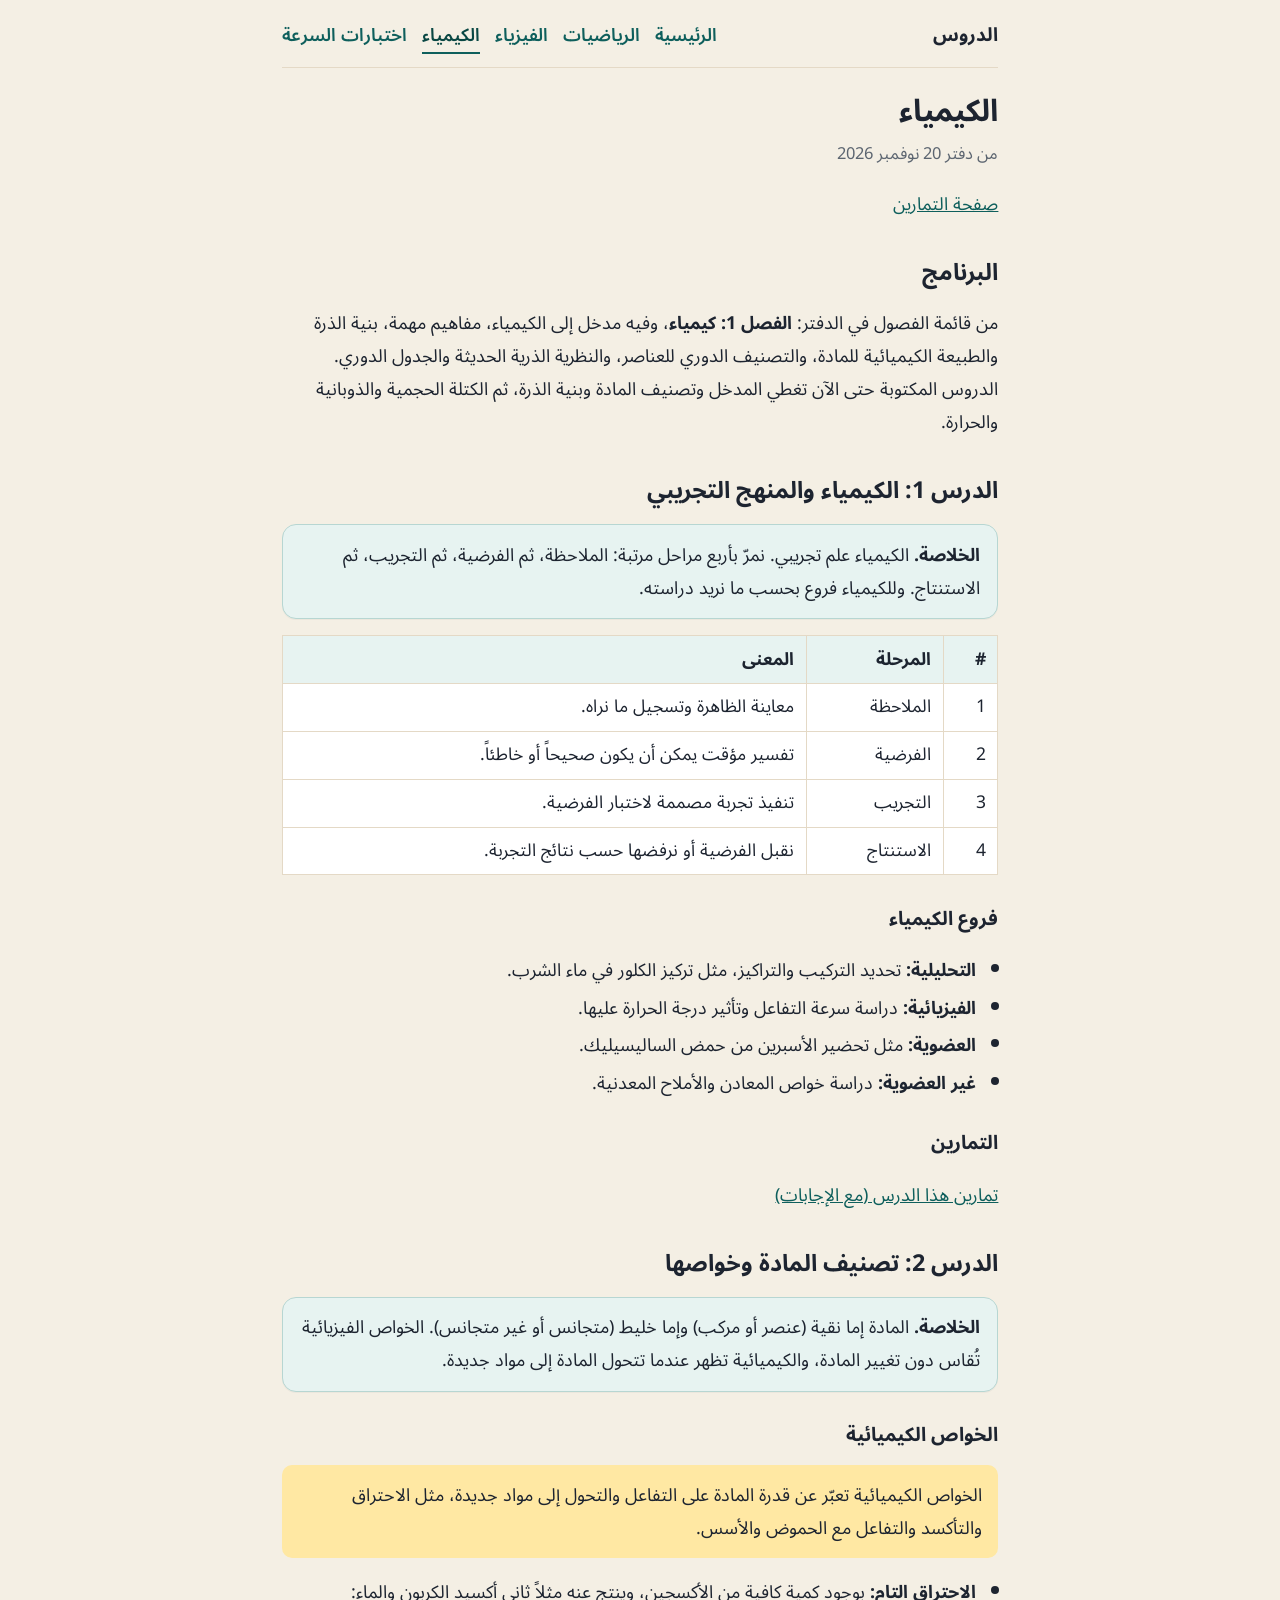
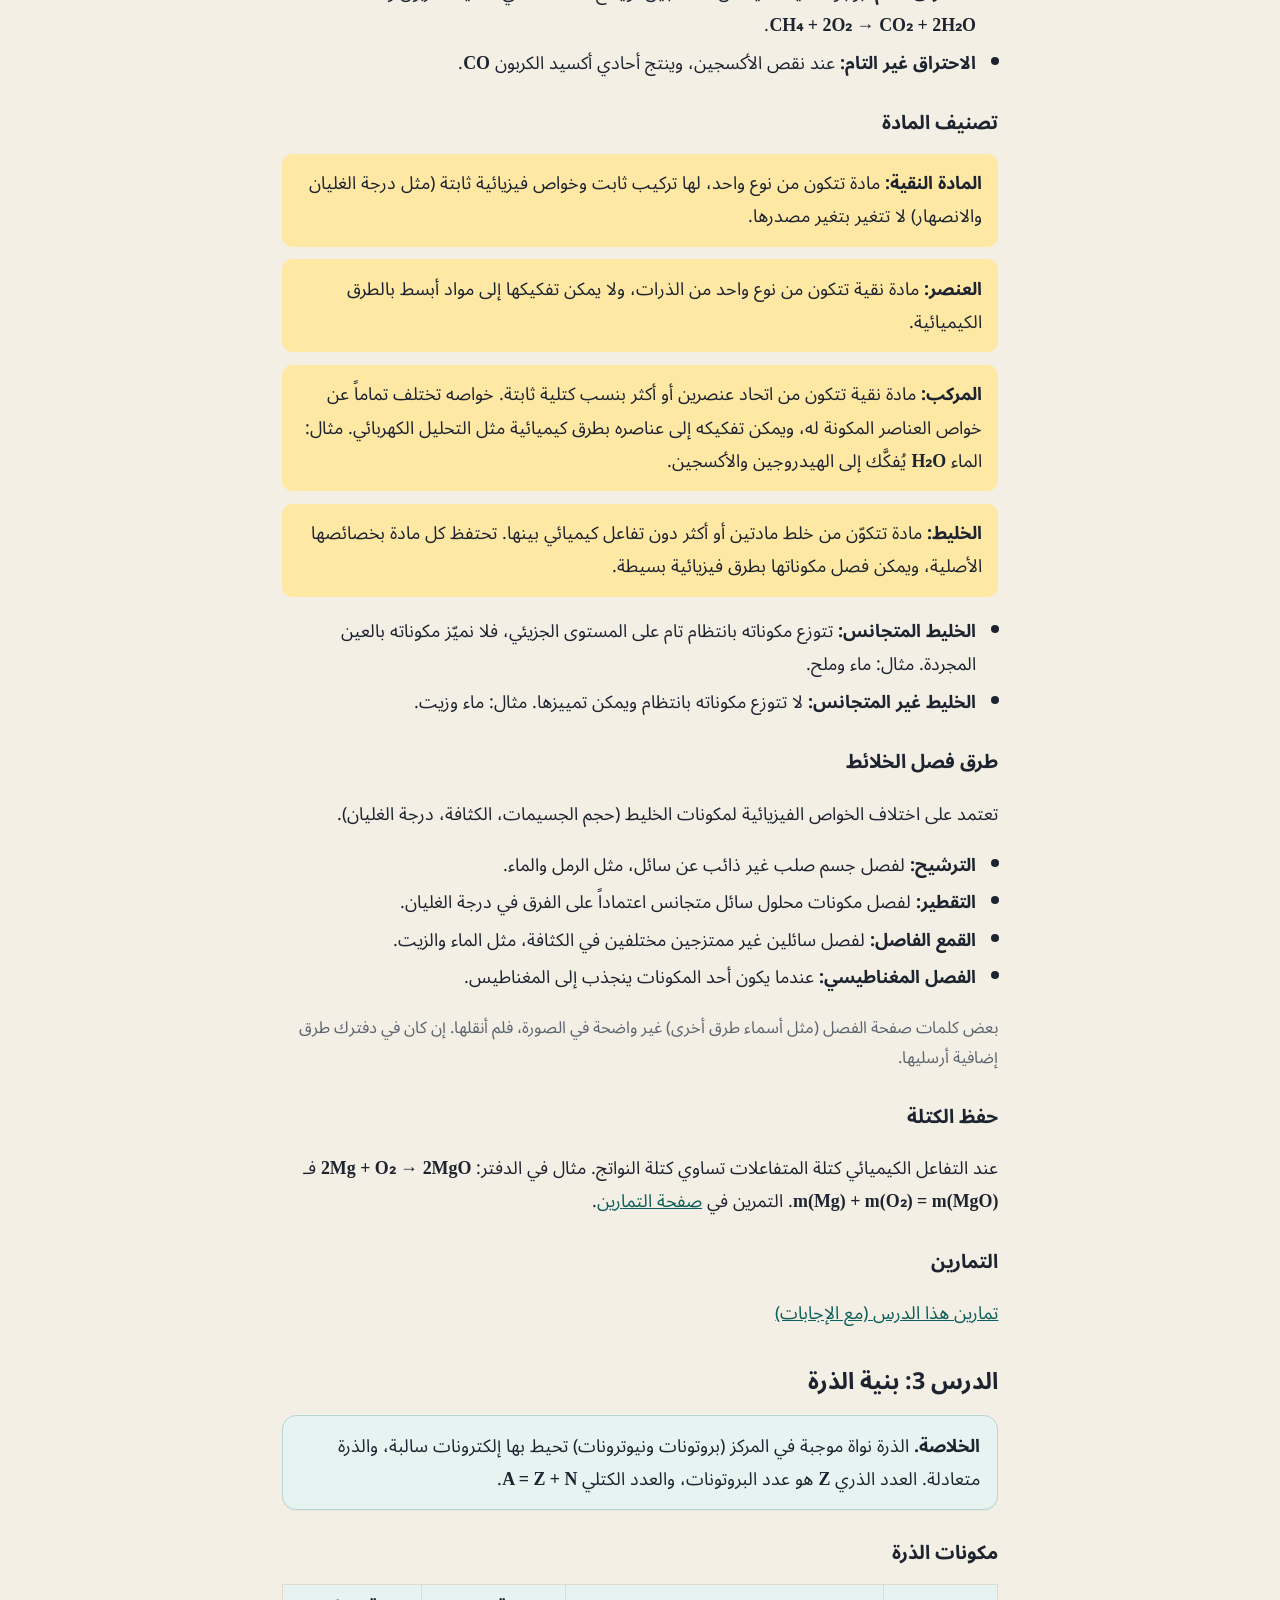
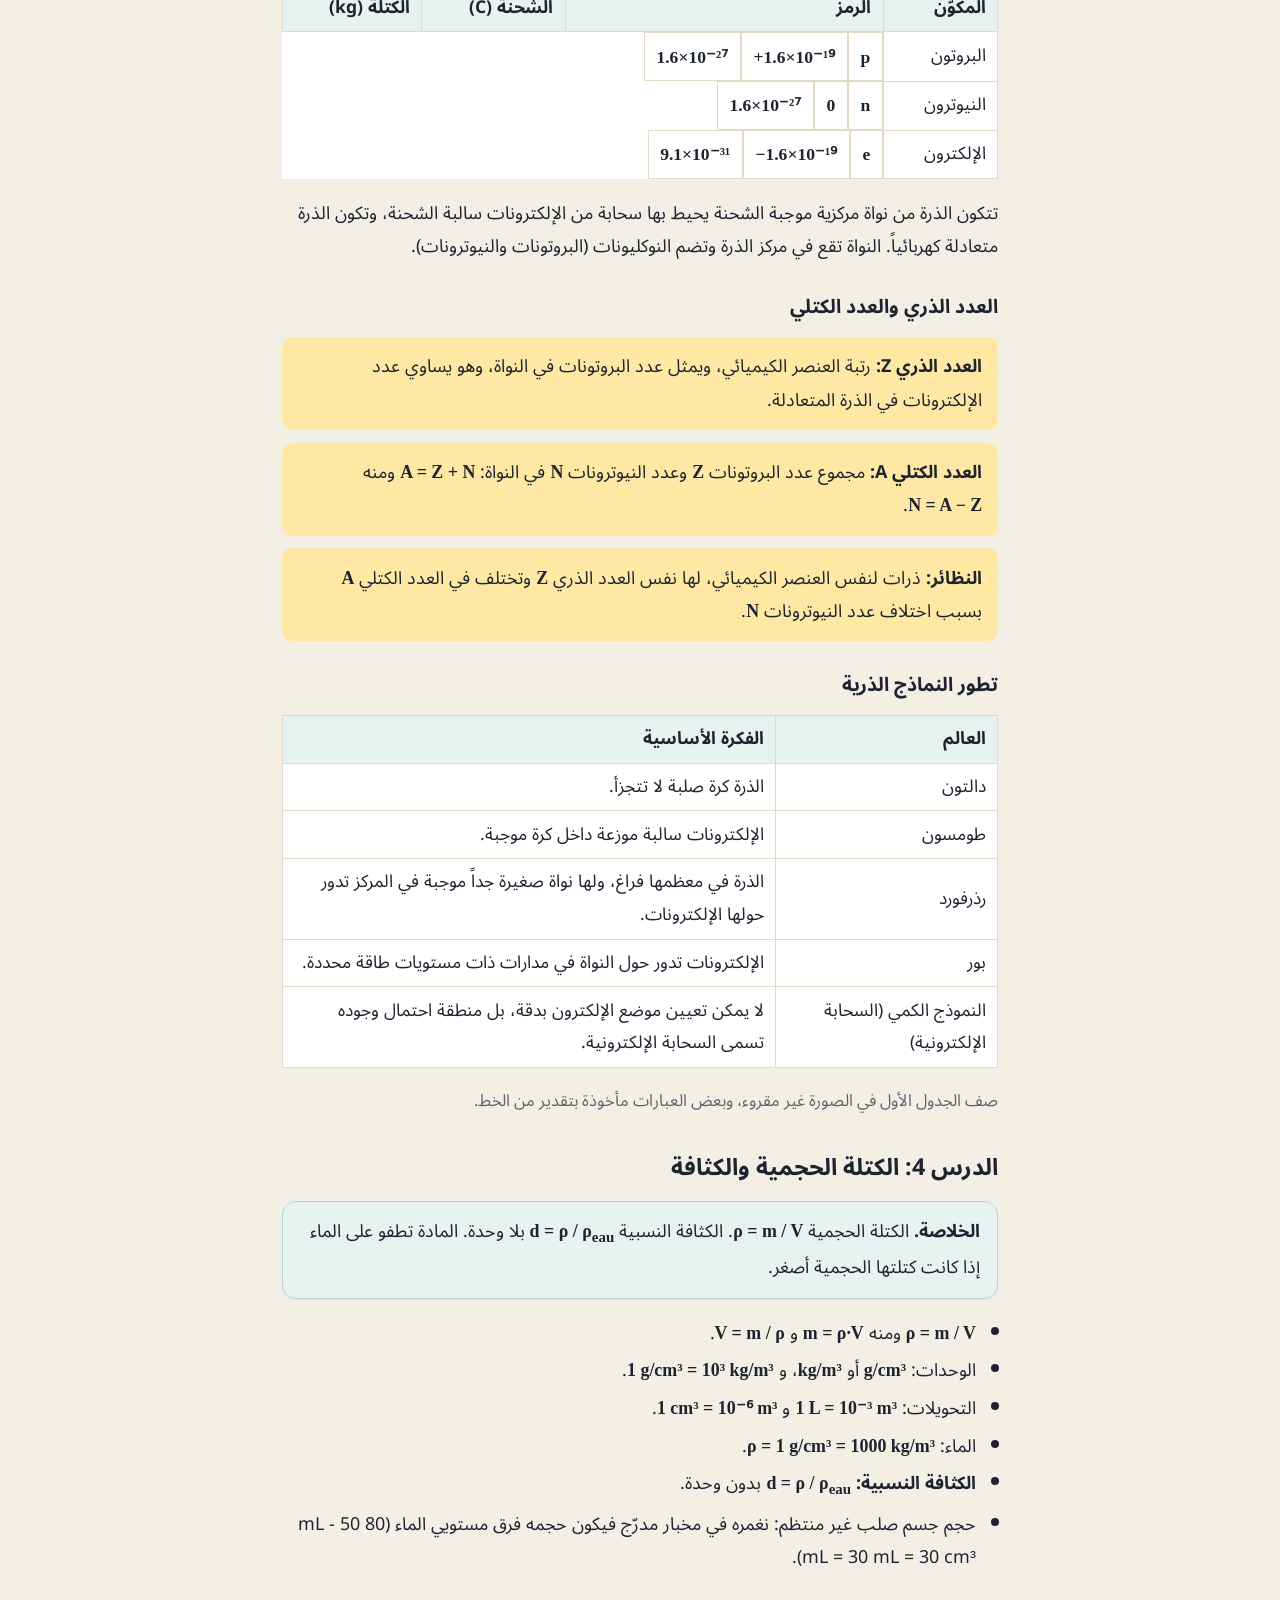
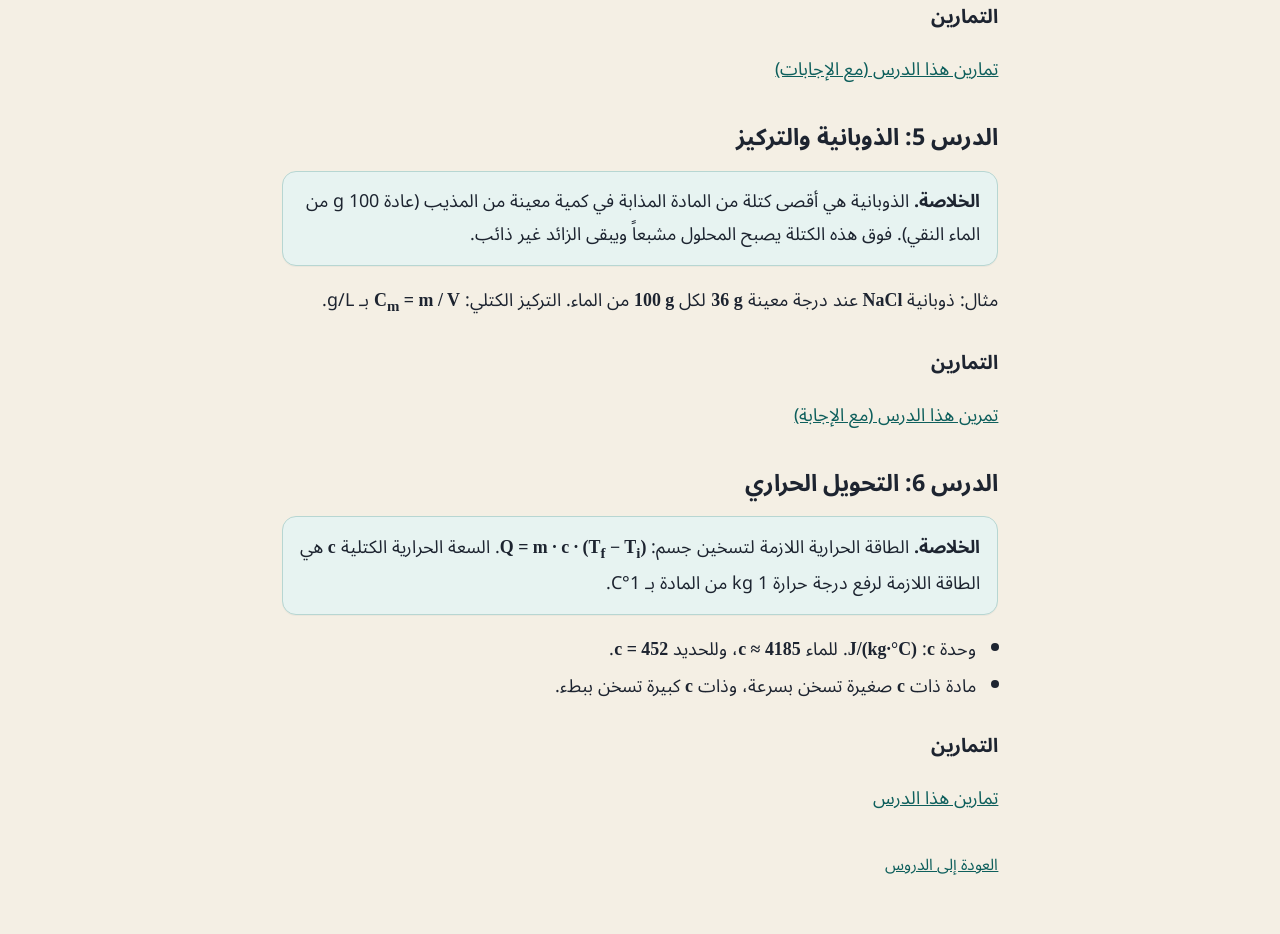
==== chemistry/index.html @ 1a3be6f2 "Update study notes site." ====
<!DOCTYPE html>
<html lang="ar" dir="rtl">
<head>
  <meta charset="utf-8">
  <meta name="viewport" content="width=device-width, initial-scale=1">
  <title>الكيمياء</title>
  <link rel="preconnect" href="https://fonts.googleapis.com">
  <link rel="preconnect" href="https://fonts.gstatic.com" crossorigin>
  <link href="https://fonts.googleapis.com/css2?family=Noto+Sans+Arabic:wght@400;600;700&display=swap" rel="stylesheet">
  <link rel="stylesheet" href="../style.css">
</head>
<body>
  <div class="wrap">
    <header class="site">
      <p class="who"><a href="../index.html">الدروس</a></p>
      <nav>
        <a href="../index.html">الرئيسية</a>
        <a href="../math/index.html">الرياضيات</a>
        <a href="../physics/index.html">الفيزياء</a>
        <a href="../chemistry/index.html" aria-current="page">الكيمياء</a>
        <a href="../speed/index.html">اختبارات السرعة</a>
      </nav>
    </header>

    <h1>الكيمياء</h1>
    <p class="meta">من دفتر 20 نوفمبر 2026</p>
    <p><a href="exercises.html">صفحة التمارين</a></p>

    <section id="syllabus">
      <h2>البرنامج</h2>
      <p>من قائمة الفصول في الدفتر: <strong>الفصل 1: كيمياء</strong>، وفيه مدخل إلى الكيمياء، مفاهيم مهمة، بنية الذرة والطبيعة الكيميائية للمادة، والتصنيف الدوري للعناصر، والنظرية الذرية الحديثة والجدول الدوري. الدروس المكتوبة حتى الآن تغطي المدخل وتصنيف المادة وبنية الذرة، ثم الكتلة الحجمية والذوبانية والحرارة.</p>
    </section>

    <section id="method">
      <h2>الدرس 1: الكيمياء والمنهج التجريبي</h2>
      <div class="callout calm"><strong>الخلاصة.</strong> الكيمياء علم تجريبي. نمرّ بأربع مراحل مرتبة: الملاحظة، ثم الفرضية، ثم التجريب، ثم الاستنتاج. وللكيمياء فروع بحسب ما نريد دراسته.</div>
      <div class="table-wrap"><table class="prose"><thead><tr><th>#</th><th>المرحلة</th><th>المعنى</th></tr></thead><tbody>
        <tr><td>1</td><td>الملاحظة</td><td>معاينة الظاهرة وتسجيل ما نراه.</td></tr>
        <tr><td>2</td><td>الفرضية</td><td>تفسير مؤقت يمكن أن يكون صحيحاً أو خاطئاً.</td></tr>
        <tr><td>3</td><td>التجريب</td><td>تنفيذ تجربة مصممة لاختبار الفرضية.</td></tr>
        <tr><td>4</td><td>الاستنتاج</td><td>نقبل الفرضية أو نرفضها حسب نتائج التجربة.</td></tr>
      </tbody></table></div>
      <h3>فروع الكيمياء</h3>
      <ul>
        <li><strong>التحليلية:</strong> تحديد التركيب والتراكيز، مثل تركيز الكلور في ماء الشرب.</li>
        <li><strong>الفيزيائية:</strong> دراسة سرعة التفاعل وتأثير درجة الحرارة عليها.</li>
        <li><strong>العضوية:</strong> مثل تحضير الأسبرين من حمض الساليسيليك.</li>
        <li><strong>غير العضوية:</strong> دراسة خواص المعادن والأملاح المعدنية.</li>
      </ul>
      <h3>التمارين</h3>
      <p><a href="exercises.html#ex-method">تمارين هذا الدرس (مع الإجابات)</a></p>
</section>

    <section id="matter">
      <h2>الدرس 2: تصنيف المادة وخواصها</h2>
      <div class="callout calm"><strong>الخلاصة.</strong> المادة إما نقية (عنصر أو مركب) وإما خليط (متجانس أو غير متجانس). الخواص الفيزيائية تُقاس دون تغيير المادة، والكيميائية تظهر عندما تتحول المادة إلى مواد جديدة.</div>
      <h3>الخواص الكيميائية</h3>
      <div class="def">الخواص الكيميائية تعبّر عن قدرة المادة على التفاعل والتحول إلى مواد جديدة، مثل الاحتراق والتأكسد والتفاعل مع الحموض والأسس.</div>
      <ul>
        <li><strong>الاحتراق التام:</strong> بوجود كمية كافية من الأكسجين، وينتج عنه مثلاً ثاني أكسيد الكربون والماء: <span class="eq">CH₄ + 2O₂ → CO₂ + 2H₂O</span>.</li>
        <li><strong>الاحتراق غير التام:</strong> عند نقص الأكسجين، وينتج أحادي أكسيد الكربون <span class="eq">CO</span>.</li>
      </ul>
      <h3>تصنيف المادة</h3>
      <div class="def"><strong>المادة النقية:</strong> مادة تتكون من نوع واحد، لها تركيب ثابت وخواص فيزيائية ثابتة (مثل درجة الغليان والانصهار) لا تتغير بتغير مصدرها.</div>
      <div class="def"><strong>العنصر:</strong> مادة نقية تتكون من نوع واحد من الذرات، ولا يمكن تفكيكها إلى مواد أبسط بالطرق الكيميائية.</div>
      <div class="def"><strong>المركب:</strong> مادة نقية تتكون من اتحاد عنصرين أو أكثر بنسب كتلية ثابتة. خواصه تختلف تماماً عن خواص العناصر المكونة له، ويمكن تفكيكه إلى عناصره بطرق كيميائية مثل التحليل الكهربائي. مثال: الماء <span class="eq">H₂O</span> يُفكَّك إلى الهيدروجين والأكسجين.</div>
      <div class="def"><strong>الخليط:</strong> مادة تتكوّن من خلط مادتين أو أكثر دون تفاعل كيميائي بينها. تحتفظ كل مادة بخصائصها الأصلية، ويمكن فصل مكوناتها بطرق فيزيائية بسيطة.</div>
      <ul>
        <li><strong>الخليط المتجانس:</strong> تتوزع مكوناته بانتظام تام على المستوى الجزيئي، فلا نميّز مكوناته بالعين المجردة. مثال: ماء وملح.</li>
        <li><strong>الخليط غير المتجانس:</strong> لا تتوزع مكوناته بانتظام ويمكن تمييزها. مثال: ماء وزيت.</li>
      </ul>
      <h3>طرق فصل الخلائط</h3>
      <p>تعتمد على اختلاف الخواص الفيزيائية لمكونات الخليط (حجم الجسيمات، الكثافة، درجة الغليان).</p>
      <ul>
        <li><strong>الترشيح:</strong> لفصل جسم صلب غير ذائب عن سائل، مثل الرمل والماء.</li>
        <li><strong>التقطير:</strong> لفصل مكونات محلول سائل متجانس اعتماداً على الفرق في درجة الغليان.</li>
        <li><strong>القمع الفاصل:</strong> لفصل سائلين غير ممتزجين مختلفين في الكثافة، مثل الماء والزيت.</li>
        <li><strong>الفصل المغناطيسي:</strong> عندما يكون أحد المكونات ينجذب إلى المغناطيس.</li>
      </ul>
      <p class="meta">بعض كلمات صفحة الفصل (مثل أسماء طرق أخرى) غير واضحة في الصورة، فلم أنقلها. إن كان في دفترك طرق إضافية أرسليها.</p>
      <h3>حفظ الكتلة</h3>
      <p>عند التفاعل الكيميائي كتلة المتفاعلات تساوي كتلة النواتج. مثال في الدفتر: <span class="eq">2Mg + O₂ → 2MgO</span> فـ <span class="eq">m(Mg) + m(O₂) = m(MgO)</span>. التمرين في <a href="exercises.html#ex-matter">صفحة التمارين</a>.</p>
      <h3>التمارين</h3>
      <p><a href="exercises.html#ex-matter">تمارين هذا الدرس (مع الإجابات)</a></p>
</section>

    <section id="atom">
      <h2>الدرس 3: بنية الذرة</h2>
      <div class="callout calm"><strong>الخلاصة.</strong> الذرة نواة موجبة في المركز (بروتونات ونيوترونات) تحيط بها إلكترونات سالبة، والذرة متعادلة. العدد الذري <span class="eq">Z</span> هو عدد البروتونات، والعدد الكتلي <span class="eq">A = Z + N</span>.</div>
      <h3>مكونات الذرة</h3>
      <div class="table-wrap"><table class="prose"><thead><tr><th>المكوّن</th><th>الرمز</th><th>الشحنة (C)</th><th>الكتلة (kg)</th></tr></thead><tbody>
        <tr><td>البروتون</td><td class="eq">p</td><td class="eq">+1.6×10⁻¹⁹</td><td class="eq">1.6×10⁻²⁷</td></tr>
        <tr><td>النيوترون</td><td class="eq">n</td><td class="eq">0</td><td class="eq">1.6×10⁻²⁷</td></tr>
        <tr><td>الإلكترون</td><td class="eq">e</td><td class="eq">−1.6×10⁻¹⁹</td><td class="eq">9.1×10⁻³¹</td></tr>
      </tbody></table></div>
      <p>تتكون الذرة من نواة مركزية موجبة الشحنة يحيط بها سحابة من الإلكترونات سالبة الشحنة، وتكون الذرة متعادلة كهربائياً. النواة تقع في مركز الذرة وتضم النوكليونات (البروتونات والنيوترونات).</p>
      <h3>العدد الذري والعدد الكتلي</h3>
      <div class="def"><strong>العدد الذري Z:</strong> رتبة العنصر الكيميائي، ويمثل عدد البروتونات في النواة، وهو يساوي عدد الإلكترونات في الذرة المتعادلة.</div>
      <div class="def"><strong>العدد الكتلي A:</strong> مجموع عدد البروتونات <span class="eq">Z</span> وعدد النيوترونات <span class="eq">N</span> في النواة: <span class="eq">A = Z + N</span> ومنه <span class="eq">N = A − Z</span>.</div>
      <div class="def"><strong>النظائر:</strong> ذرات لنفس العنصر الكيميائي، لها نفس العدد الذري <span class="eq">Z</span> وتختلف في العدد الكتلي <span class="eq">A</span> بسبب اختلاف عدد النيوترونات <span class="eq">N</span>.</div>
      <h3>تطور النماذج الذرية</h3>
      <div class="table-wrap"><table class="prose"><thead><tr><th>العالم</th><th>الفكرة الأساسية</th></tr></thead><tbody>
        <tr><td>دالتون</td><td>الذرة كرة صلبة لا تتجزأ.</td></tr>
        <tr><td>طومسون</td><td>الإلكترونات سالبة موزعة داخل كرة موجبة.</td></tr>
        <tr><td>رذرفورد</td><td>الذرة في معظمها فراغ، ولها نواة صغيرة جداً موجبة في المركز تدور حولها الإلكترونات.</td></tr>
        <tr><td>بور</td><td>الإلكترونات تدور حول النواة في مدارات ذات مستويات طاقة محددة.</td></tr>
        <tr><td>النموذج الكمي (السحابة الإلكترونية)</td><td>لا يمكن تعيين موضع الإلكترون بدقة، بل منطقة احتمال وجوده تسمى السحابة الإلكترونية.</td></tr>
      </tbody></table></div>
      <p class="meta">صف الجدول الأول في الصورة غير مقروء، وبعض العبارات مأخوذة بتقدير من الخط.</p>
</section>

    <section id="density">
      <h2>الدرس 4: الكتلة الحجمية والكثافة</h2>
      <div class="callout calm"><strong>الخلاصة.</strong> الكتلة الحجمية <span class="eq">ρ = m / V</span>. الكثافة النسبية <span class="eq">d = ρ / ρ<sub>eau</sub></span> بلا وحدة. المادة تطفو على الماء إذا كانت كتلتها الحجمية أصغر.</div>
      <ul>
        <li><span class="eq">ρ = m / V</span> ومنه <span class="eq">m = ρ·V</span> و <span class="eq">V = m / ρ</span>.</li>
        <li>الوحدات: <span class="eq">g/cm³</span> أو <span class="eq">kg/m³</span>، و <span class="eq">1 g/cm³ = 10³ kg/m³</span>.</li>
        <li>التحويلات: <span class="eq">1 L = 10⁻³ m³</span> و <span class="eq">1 cm³ = 10⁻⁶ m³</span>.</li>
        <li>الماء: <span class="eq">ρ = 1 g/cm³ = 1000 kg/m³</span>.</li>
        <li><strong>الكثافة النسبية:</strong> <span class="eq">d = ρ / ρ<sub>eau</sub></span> بدون وحدة.</li>
        <li>حجم جسم صلب غير منتظم: نغمره في مخبار مدرّج فيكون حجمه فرق مستويي الماء (80 mL − 50 mL = 30 mL = 30 cm³).</li>
      </ul>
      <h3>التمارين</h3>
      <p><a href="exercises.html#ex-density">تمارين هذا الدرس (مع الإجابات)</a></p>
</section>

    <section id="solubility">
      <h2>الدرس 5: الذوبانية والتركيز</h2>
      <div class="callout calm"><strong>الخلاصة.</strong> الذوبانية هي أقصى كتلة من المادة المذابة في كمية معينة من المذيب (عادة 100 g من الماء النقي). فوق هذه الكتلة يصبح المحلول مشبعاً ويبقى الزائد غير ذائب.</div>
      <p>مثال: ذوبانية <span class="eq">NaCl</span> عند درجة معينة <span class="eq">36 g</span> لكل <span class="eq">100 g</span> من الماء. التركيز الكتلي: <span class="eq">C<sub>m</sub> = m / V</span> بـ g/L.</p>
      <h3>التمارين</h3>
      <p><a href="exercises.html#ex-solubility">تمرين هذا الدرس (مع الإجابة)</a></p>
</section>

    <section id="heat">
      <h2>الدرس 6: التحويل الحراري</h2>
      <div class="callout calm"><strong>الخلاصة.</strong> الطاقة الحرارية اللازمة لتسخين جسم: <span class="eq">Q = m · c · (T<sub>f</sub> − T<sub>i</sub>)</span>. السعة الحرارية الكتلية <span class="eq">c</span> هي الطاقة اللازمة لرفع درجة حرارة 1 kg من المادة بـ 1°C.</div>
      <ul>
        <li>وحدة <span class="eq">c</span>: <span class="eq">J/(kg·°C)</span>. للماء <span class="eq">c ≈ 4185</span>، وللحديد <span class="eq">c = 452</span>.</li>
        <li>مادة ذات <span class="eq">c</span> صغيرة تسخن بسرعة، وذات <span class="eq">c</span> كبيرة تسخن ببطء.</li>
      </ul>
      <h3>التمارين</h3>
      <p><a href="exercises.html#ex-heat">تمارين هذا الدرس</a></p>
</section>

    <footer>
      <a href="index.html">العودة إلى الدروس</a>
    </footer>
  </div>
</body>
</html>
---- style.css ----
:root {
  --paper: #f4efe4;
  --sheet: #fffdf8;
  --ink: #1d2430;
  --muted: #5c6570;
  --line: #e4d9c6;
  --teal: #0e5f5c;
  --teal-dark: #094743;
  --highlight: #ffe8a3;
  --soft: #e7f3f1;
  --warn: #fff4e0;
  --warn-line: #e2b15a;
  --ok: #e5f4ea;
  --gap: #fdecea;
  --gap-line: #e3a39a;
  --shadow: 0 1px 0 rgba(29, 36, 48, 0.04);
  --max: 42rem;
}

* { box-sizing: border-box; }

html { font-size: 112%; }

body {
  margin: 0;
  background: var(--paper);
  color: var(--ink);
  font-family: "Noto Sans Arabic", "Segoe UI", Tahoma, sans-serif;
  line-height: 1.85;
}

a { color: var(--teal); }

a:hover { color: var(--teal-dark); }

.wrap {
  max-width: var(--max);
  margin: 0 auto;
  padding: 1rem 1rem 3rem;
}

header.site {
  display: flex;
  flex-wrap: wrap;
  align-items: baseline;
  justify-content: space-between;
  gap: 0.5rem 1rem;
  margin-bottom: 1.25rem;
  padding-bottom: 0.75rem;
  border-bottom: 1px solid var(--line);
}

header.site .who {
  margin: 0;
  font-weight: 700;
  font-size: 1.05rem;
}

header.site .who a {
  color: inherit;
  text-decoration: none;
}

nav {
  display: flex;
  flex-wrap: wrap;
  gap: 0.35rem 0.85rem;
}

nav a {
  text-decoration: none;
  font-weight: 600;
}

nav a[aria-current="page"] {
  color: var(--teal-dark);
  border-bottom: 2px solid var(--teal);
}

h1 {
  font-size: 1.7rem;
  line-height: 1.35;
  margin: 0 0 0.4rem;
}

h2 {
  font-size: 1.3rem;
  line-height: 1.4;
  margin: 2rem 0 0.6rem;
}

h3 {
  font-size: 1.08rem;
  margin: 1.4rem 0 0.4rem;
}

.lede, .meta { color: var(--muted); }

.meta { margin: 0 0 0.8rem; font-size: 0.92rem; }

.card, .sheet, .callout, details.exercise {
  background: var(--sheet);
  border: 1px solid var(--line);
  border-radius: 14px;
  box-shadow: var(--shadow);
}

.card {
  display: block;
  padding: 1rem 1.1rem 1.1rem;
  text-decoration: none;
  color: inherit;
  margin: 0.8rem 0;
}

.card:hover { border-color: #c9bfae; }

.card h2 { margin: 0.15rem 0 0.35rem; }

.card p { margin: 0.2rem 0; }

.sheet { padding: 0.2rem 1.05rem 1.1rem; margin: 0.8rem 0 1rem; }

.def {
  background: var(--highlight);
  border-radius: 10px;
  padding: 0.75rem 0.9rem;
  margin: 0.7rem 0;
}

.callout {
  padding: 0.75rem 0.95rem;
  margin: 0.9rem 0;
  background: var(--warn);
  border-color: var(--warn-line);
}

.callout.calm {
  background: var(--soft);
  border-color: #b7d6d2;
}

.eq {
  direction: ltr;
  unicode-bidi: isolate;
  display: inline-block;
  font-family: "Cambria Math", "STIX Two Math", "Times New Roman", serif;
  font-weight: 600;
}

.table-wrap {
  overflow-x: auto;
  margin: 0.7rem 0 1rem;
  -webkit-overflow-scrolling: touch;
}

table {
  border-collapse: collapse;
  width: 100%;
  background: #fff;
  font-size: 0.98rem;
}

th, td {
  border: 1px solid var(--line);
  padding: 0.4rem 0.65rem;
  text-align: center;
  vertical-align: middle;
}

th {
  background: var(--soft);
  font-weight: 700;
}

td.label, th.label { text-align: right; white-space: nowrap; }

table.prose td, table.prose th { text-align: right; }

tr.added td { background: #f3faf6; }

ul, ol { padding-inline-start: 1.25rem; }

li { margin: 0.25rem 0; }

details.exercise { padding: 0.7rem 0.95rem; margin: 0.7rem 0; }

details.exercise summary {
  cursor: pointer;
  font-weight: 700;
  min-height: 44px;
  display: flex;
  align-items: center;
}

details.answer { margin-top: 0.35rem; }

details.answer summary {
  cursor: pointer;
  color: var(--teal);
  font-weight: 700;
  min-height: 44px;
  display: flex;
  align-items: center;
}

.sources { list-style: none; padding: 0; }

.sources li { margin: 0.45rem 0; }

.sources a { font-weight: 600; }

.tag {
  display: inline-block;
  background: var(--soft);
  color: var(--teal-dark);
  border-radius: 999px;
  padding: 0.05rem 0.6rem;
  font-size: 0.82rem;
  font-weight: 700;
}

footer {
  margin-top: 2rem;
  color: var(--muted);
  font-size: 0.88rem;
}

.status-new { background: var(--soft); }
.status-review { background: var(--warn); }
.status-gap { background: var(--gap); }
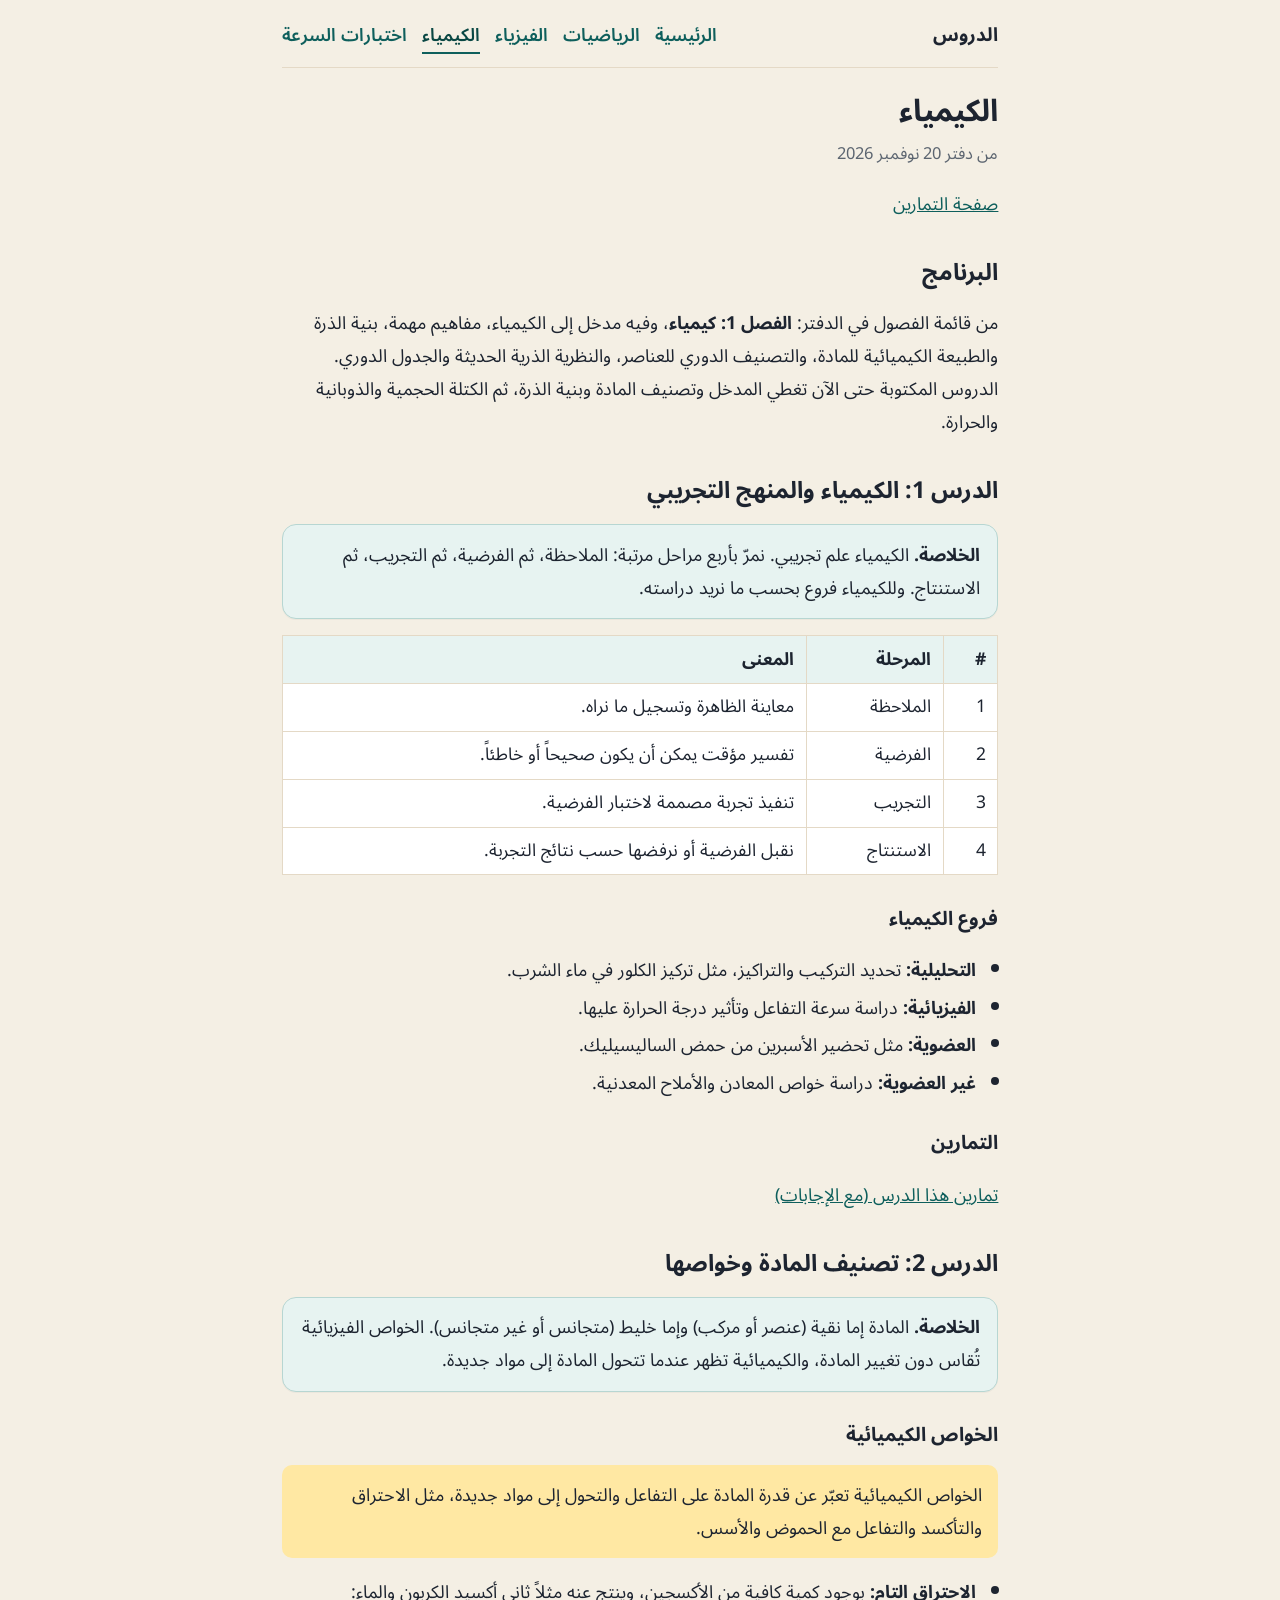
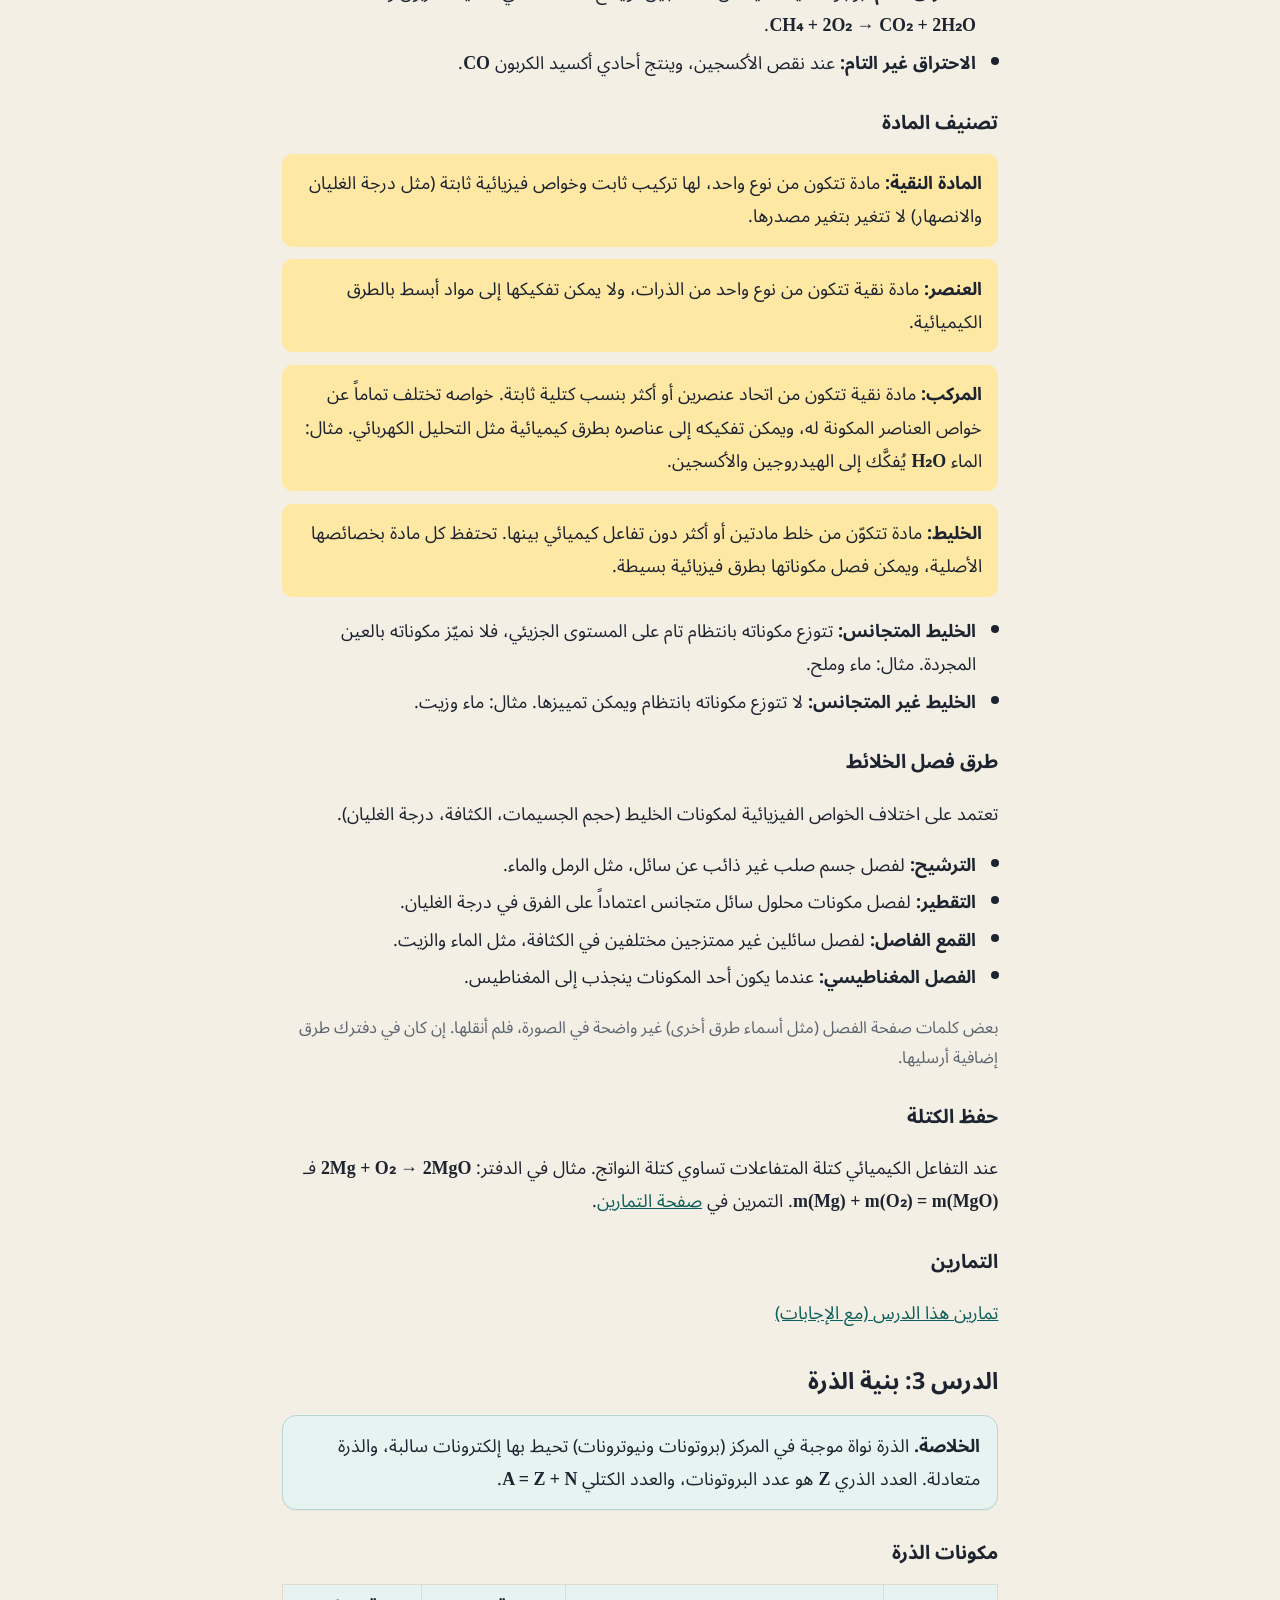
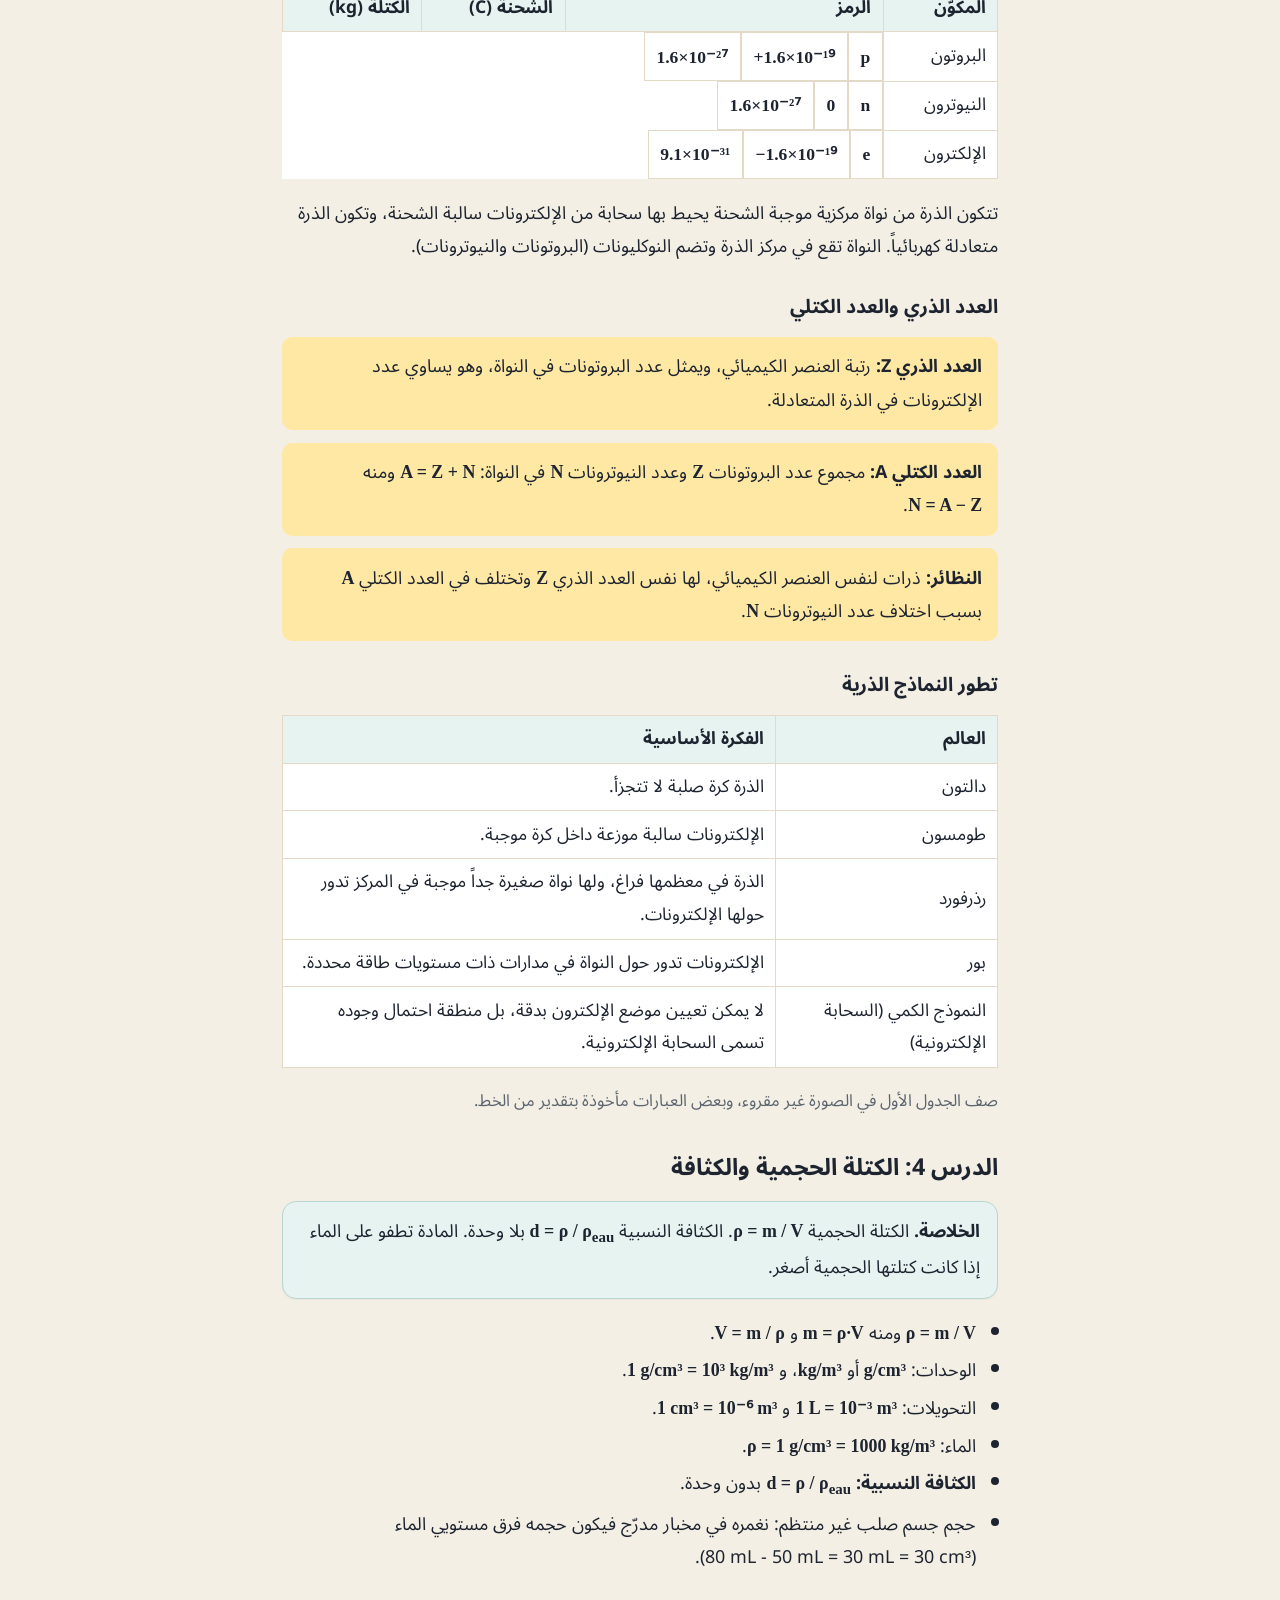
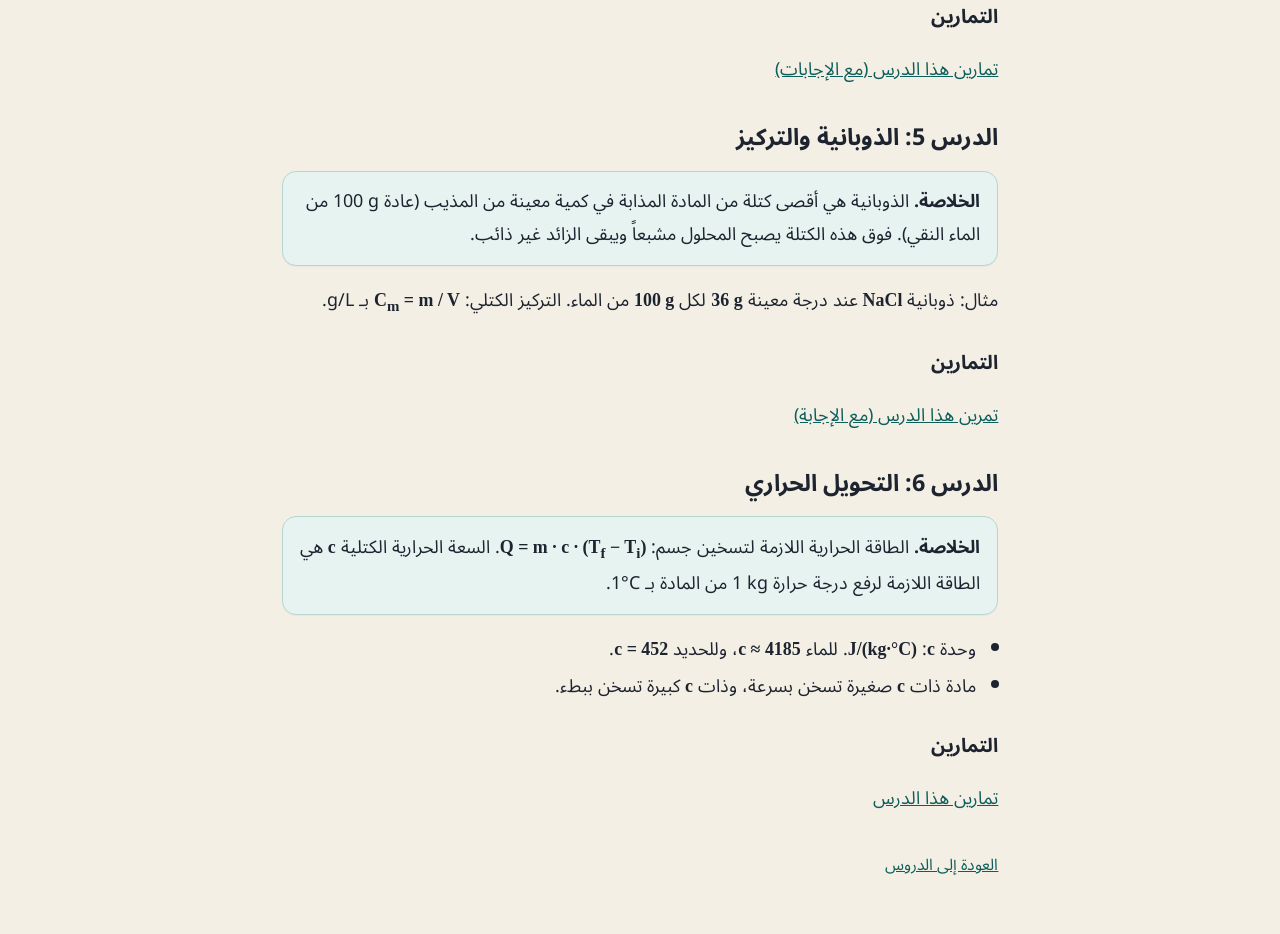
==== commit 9dc72725: "Update study notes site." ====
--- a/chemistry/index.html
+++ b/chemistry/index.html
@@ -88,15 +88,15 @@
       <h2>الدرس 3: بنية الذرة</h2>
       <div class="callout calm"><strong>الخلاصة.</strong> الذرة نواة موجبة في المركز (بروتونات ونيوترونات) تحيط بها إلكترونات سالبة، والذرة متعادلة. العدد الذري <span class="eq">Z</span> هو عدد البروتونات، والعدد الكتلي <span class="eq">A = Z + N</span>.</div>
       <h3>مكونات الذرة</h3>
-      <div class="table-wrap"><table class="prose"><thead><tr><th>المكوّن</th><th>الرمز</th><th>الشحنة (C)</th><th>الكتلة (kg)</th></tr></thead><tbody>
+      <div class="table-wrap"><table class="prose"><thead><tr><th>المكوّن</th><th>الرمز</th><th>الشحنة (<bdi>C</bdi>)</th><th>الكتلة (<bdi>kg</bdi>)</th></tr></thead><tbody>
         <tr><td>البروتون</td><td class="eq">p</td><td class="eq">+1.6×10⁻¹⁹</td><td class="eq">1.6×10⁻²⁷</td></tr>
         <tr><td>النيوترون</td><td class="eq">n</td><td class="eq">0</td><td class="eq">1.6×10⁻²⁷</td></tr>
         <tr><td>الإلكترون</td><td class="eq">e</td><td class="eq">−1.6×10⁻¹⁹</td><td class="eq">9.1×10⁻³¹</td></tr>
       </tbody></table></div>
       <p>تتكون الذرة من نواة مركزية موجبة الشحنة يحيط بها سحابة من الإلكترونات سالبة الشحنة، وتكون الذرة متعادلة كهربائياً. النواة تقع في مركز الذرة وتضم النوكليونات (البروتونات والنيوترونات).</p>
       <h3>العدد الذري والعدد الكتلي</h3>
-      <div class="def"><strong>العدد الذري Z:</strong> رتبة العنصر الكيميائي، ويمثل عدد البروتونات في النواة، وهو يساوي عدد الإلكترونات في الذرة المتعادلة.</div>
-      <div class="def"><strong>العدد الكتلي A:</strong> مجموع عدد البروتونات <span class="eq">Z</span> وعدد النيوترونات <span class="eq">N</span> في النواة: <span class="eq">A = Z + N</span> ومنه <span class="eq">N = A − Z</span>.</div>
+      <div class="def"><strong>العدد الذري <bdi>Z</bdi>:</strong> رتبة العنصر الكيميائي، ويمثل عدد البروتونات في النواة، وهو يساوي عدد الإلكترونات في الذرة المتعادلة.</div>
+      <div class="def"><strong>العدد الكتلي <bdi>A</bdi>:</strong> مجموع عدد البروتونات <span class="eq">Z</span> وعدد النيوترونات <span class="eq">N</span> في النواة: <span class="eq">A = Z + N</span> ومنه <span class="eq">N = A − Z</span>.</div>
       <div class="def"><strong>النظائر:</strong> ذرات لنفس العنصر الكيميائي، لها نفس العدد الذري <span class="eq">Z</span> وتختلف في العدد الكتلي <span class="eq">A</span> بسبب اختلاف عدد النيوترونات <span class="eq">N</span>.</div>
       <h3>تطور النماذج الذرية</h3>
       <div class="table-wrap"><table class="prose"><thead><tr><th>العالم</th><th>الفكرة الأساسية</th></tr></thead><tbody>
@@ -118,7 +118,7 @@
         <li>التحويلات: <span class="eq">1 L = 10⁻³ m³</span> و <span class="eq">1 cm³ = 10⁻⁶ m³</span>.</li>
         <li>الماء: <span class="eq">ρ = 1 g/cm³ = 1000 kg/m³</span>.</li>
         <li><strong>الكثافة النسبية:</strong> <span class="eq">d = ρ / ρ<sub>eau</sub></span> بدون وحدة.</li>
-        <li>حجم جسم صلب غير منتظم: نغمره في مخبار مدرّج فيكون حجمه فرق مستويي الماء (80 mL − 50 mL = 30 mL = 30 cm³).</li>
+        <li>حجم جسم صلب غير منتظم: نغمره في مخبار مدرّج فيكون حجمه فرق مستويي الماء (<bdi>80 mL − 50 mL = 30 mL = 30 cm³</bdi>).</li>
       </ul>
       <h3>التمارين</h3>
       <p><a href="exercises.html#ex-density">تمارين هذا الدرس (مع الإجابات)</a></p>
@@ -126,15 +126,15 @@
 
     <section id="solubility">
       <h2>الدرس 5: الذوبانية والتركيز</h2>
-      <div class="callout calm"><strong>الخلاصة.</strong> الذوبانية هي أقصى كتلة من المادة المذابة في كمية معينة من المذيب (عادة 100 g من الماء النقي). فوق هذه الكتلة يصبح المحلول مشبعاً ويبقى الزائد غير ذائب.</div>
-      <p>مثال: ذوبانية <span class="eq">NaCl</span> عند درجة معينة <span class="eq">36 g</span> لكل <span class="eq">100 g</span> من الماء. التركيز الكتلي: <span class="eq">C<sub>m</sub> = m / V</span> بـ g/L.</p>
+      <div class="callout calm"><strong>الخلاصة.</strong> الذوبانية هي أقصى كتلة من المادة المذابة في كمية معينة من المذيب (عادة <bdi>100 g</bdi> من الماء النقي). فوق هذه الكتلة يصبح المحلول مشبعاً ويبقى الزائد غير ذائب.</div>
+      <p>مثال: ذوبانية <span class="eq">NaCl</span> عند درجة معينة <span class="eq">36 g</span> لكل <span class="eq">100 g</span> من الماء. التركيز الكتلي: <span class="eq">C<sub>m</sub> = m / V</span> بـ <bdi>g/L</bdi>.</p>
       <h3>التمارين</h3>
       <p><a href="exercises.html#ex-solubility">تمرين هذا الدرس (مع الإجابة)</a></p>
 </section>
 
     <section id="heat">
       <h2>الدرس 6: التحويل الحراري</h2>
-      <div class="callout calm"><strong>الخلاصة.</strong> الطاقة الحرارية اللازمة لتسخين جسم: <span class="eq">Q = m · c · (T<sub>f</sub> − T<sub>i</sub>)</span>. السعة الحرارية الكتلية <span class="eq">c</span> هي الطاقة اللازمة لرفع درجة حرارة 1 kg من المادة بـ 1°C.</div>
+      <div class="callout calm"><strong>الخلاصة.</strong> الطاقة الحرارية اللازمة لتسخين جسم: <span class="eq">Q = m · c · (T<sub>f</sub> − T<sub>i</sub>)</span>. السعة الحرارية الكتلية <span class="eq">c</span> هي الطاقة اللازمة لرفع درجة حرارة <bdi>1 kg</bdi> من المادة بـ <bdi>1°C</bdi>.</div>
       <ul>
         <li>وحدة <span class="eq">c</span>: <span class="eq">J/(kg·°C)</span>. للماء <span class="eq">c ≈ 4185</span>، وللحديد <span class="eq">c = 452</span>.</li>
         <li>مادة ذات <span class="eq">c</span> صغيرة تسخن بسرعة، وذات <span class="eq">c</span> كبيرة تسخن ببطء.</li>
--- a/style.css
+++ b/style.css
@@ -98,7 +98,7 @@
 
 .meta { margin: 0 0 0.8rem; font-size: 0.92rem; }
 
-.card, .sheet, .callout, details.exercise {
+.card, .sheet, .callout, .exercise {
   background: var(--sheet);
   border: 1px solid var(--line);
   border-radius: 14px;
@@ -144,6 +144,9 @@
   direction: ltr;
   unicode-bidi: isolate;
   display: inline-block;
+  max-width: 100%;
+  white-space: normal;
+  overflow-wrap: anywhere;
   font-family: "Cambria Math", "STIX Two Math", "Times New Roman", serif;
   font-weight: 600;
 }
@@ -183,15 +186,20 @@
 
 li { margin: 0.25rem 0; }
 
-details.exercise { padding: 0.7rem 0.95rem; margin: 0.7rem 0; }
-
-details.exercise summary {
-  cursor: pointer;
-  font-weight: 700;
-  min-height: 44px;
-  display: flex;
-  align-items: center;
-}
+.exercise { display: block; padding: 0.8rem 1rem; margin: 0.8rem 0; }
+
+.exercise .statement { display: block; width: 100%; font-weight: 400; }
+
+.exercise .statement > :first-child { margin-top: 0; }
+
+.exercise .statement ol, .exercise .statement ul { font-weight: 400; }
+
+.exercise .solution { display: block; width: 100%; margin-top: 0.3rem; }
+
+/* a paragraph that holds only one formula: its own LTR block */
+p.formula { direction: ltr; text-align: left; overflow-x: auto; max-width: 100%; }
+
+bdi { unicode-bidi: isolate; white-space: nowrap; }
 
 details.answer { margin-top: 0.35rem; }
 
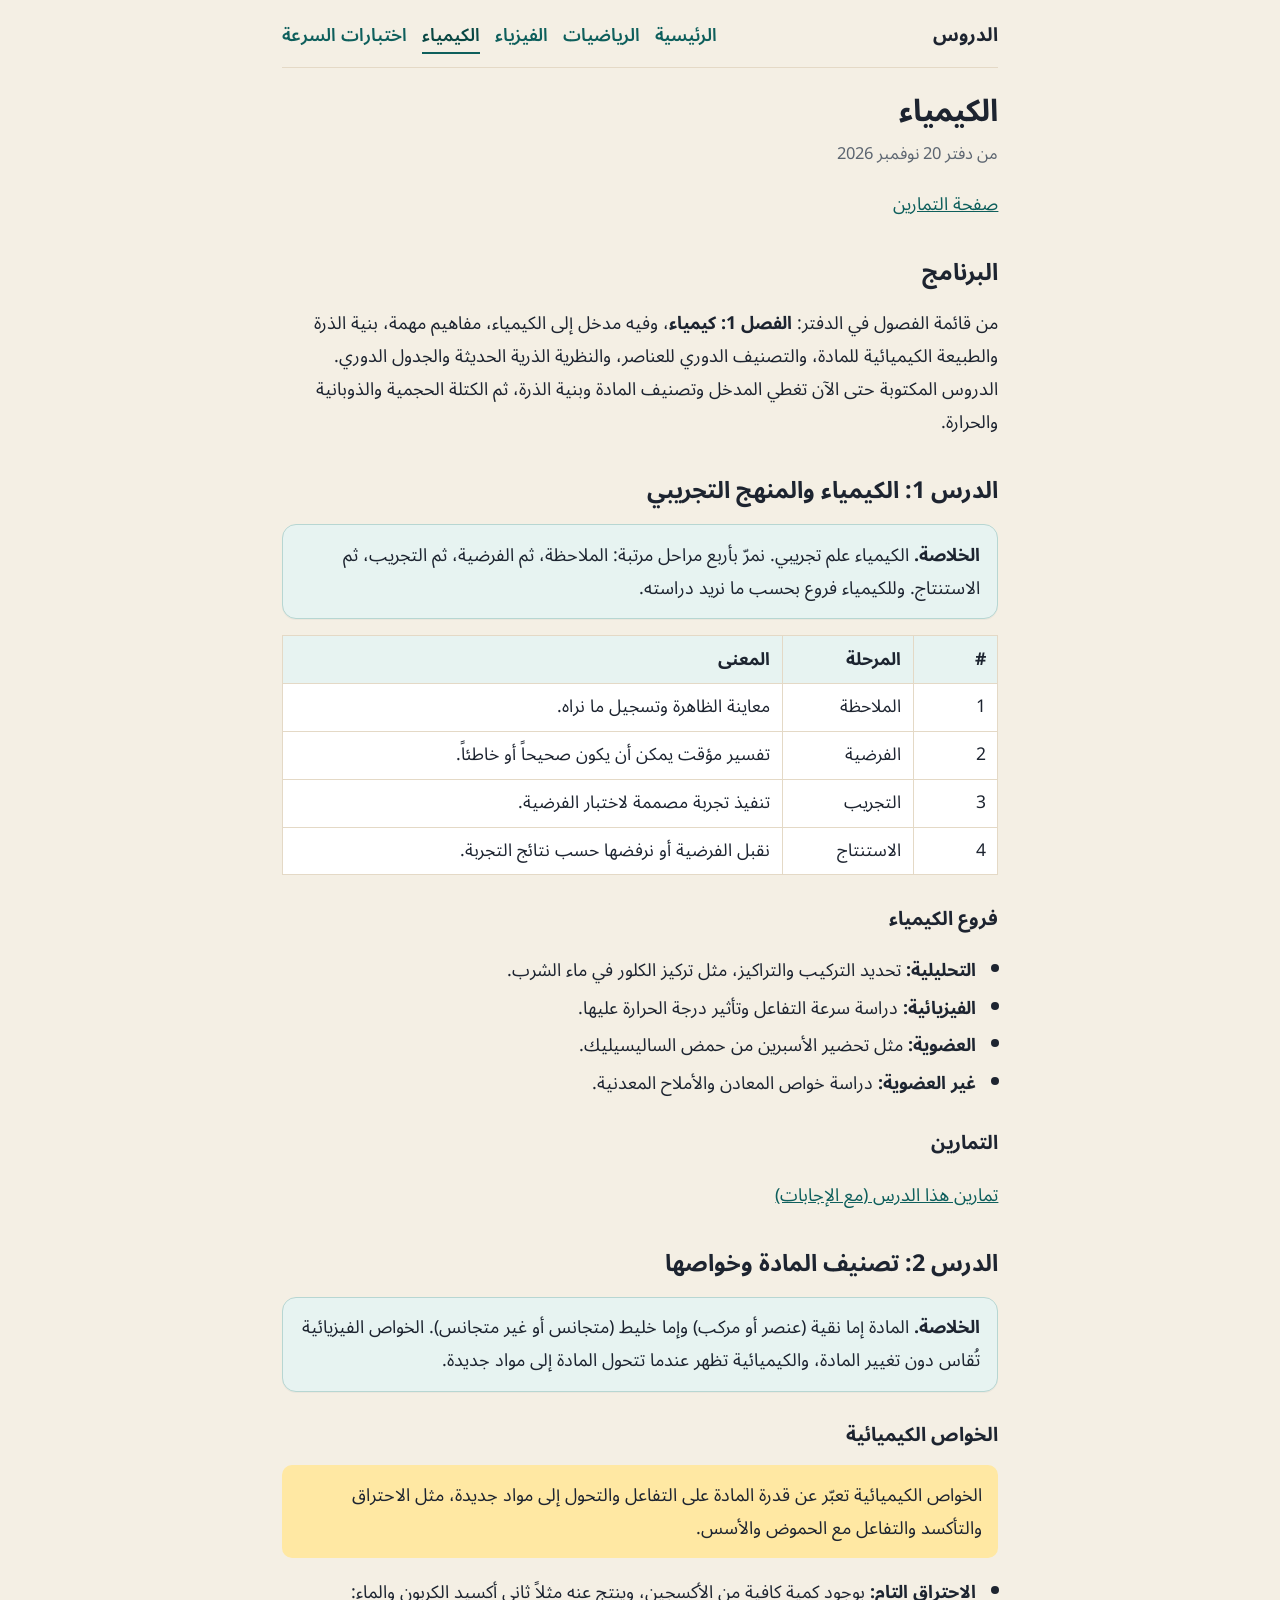
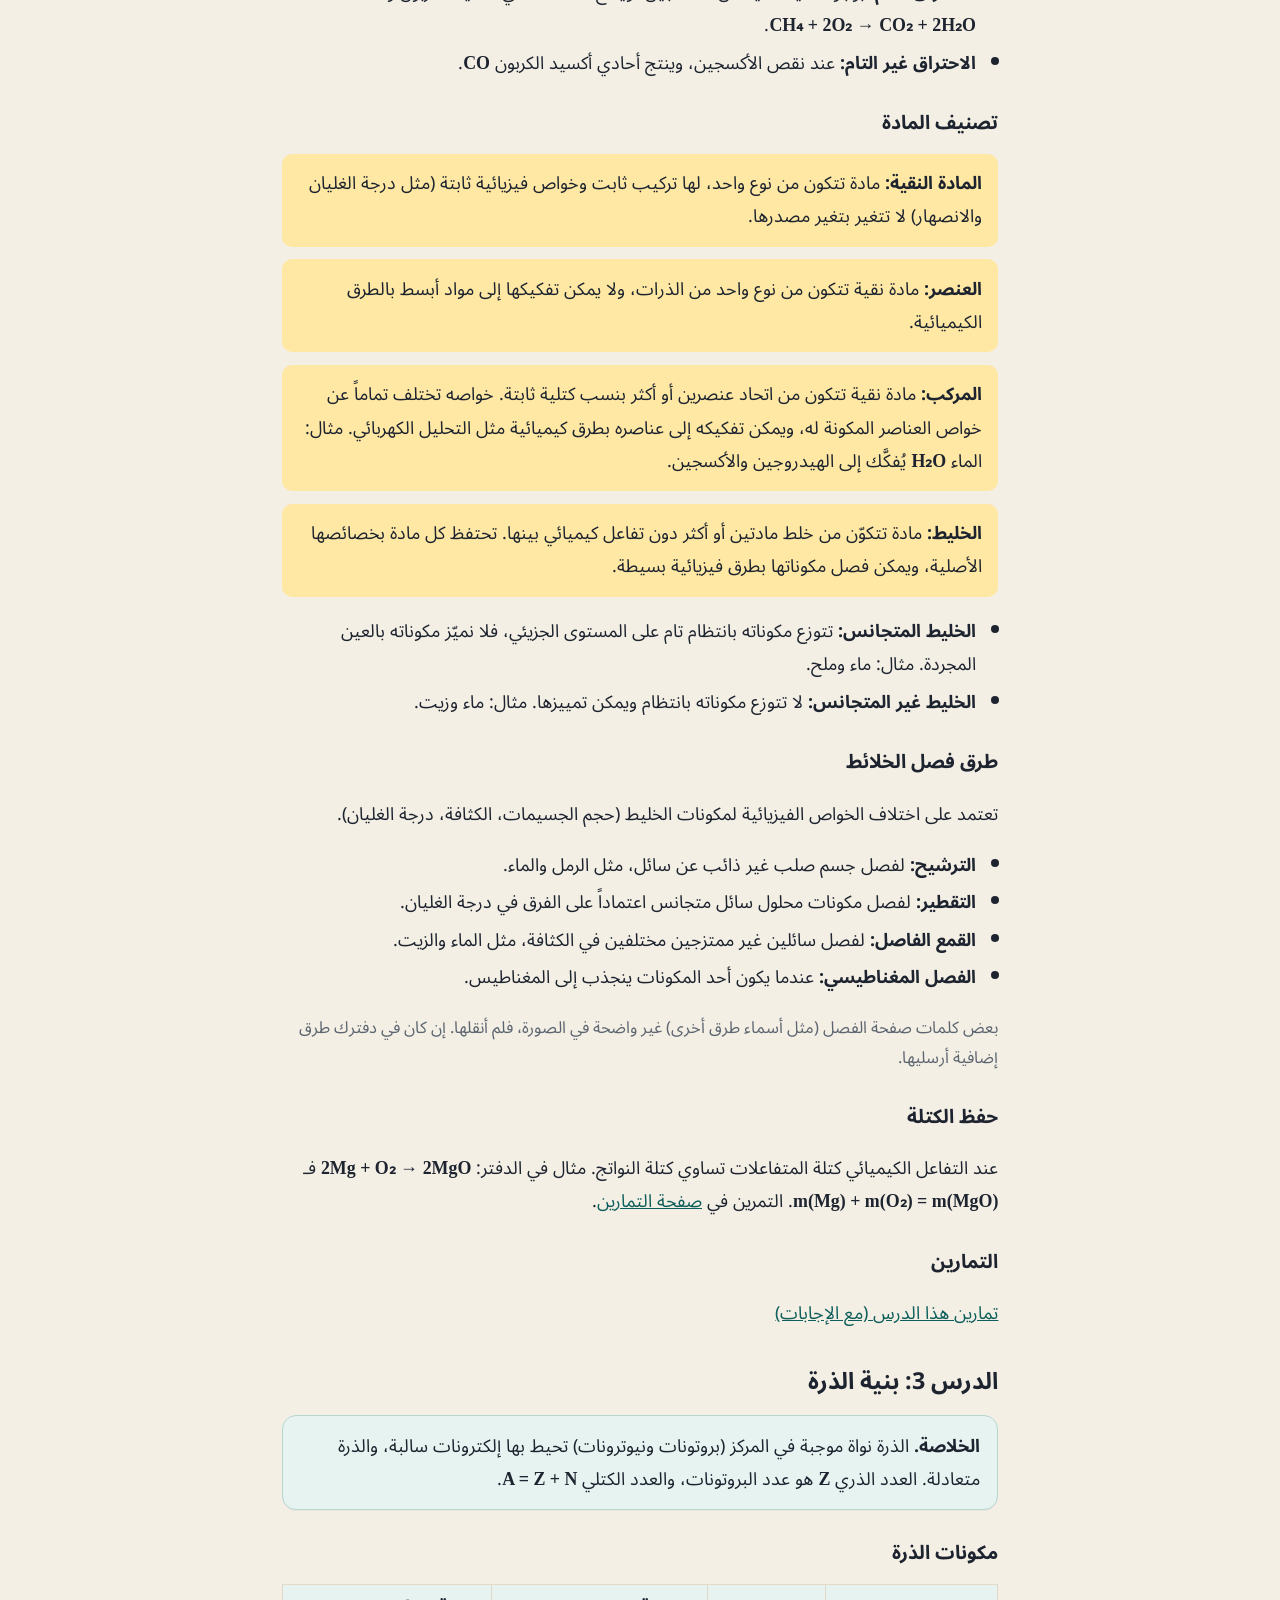
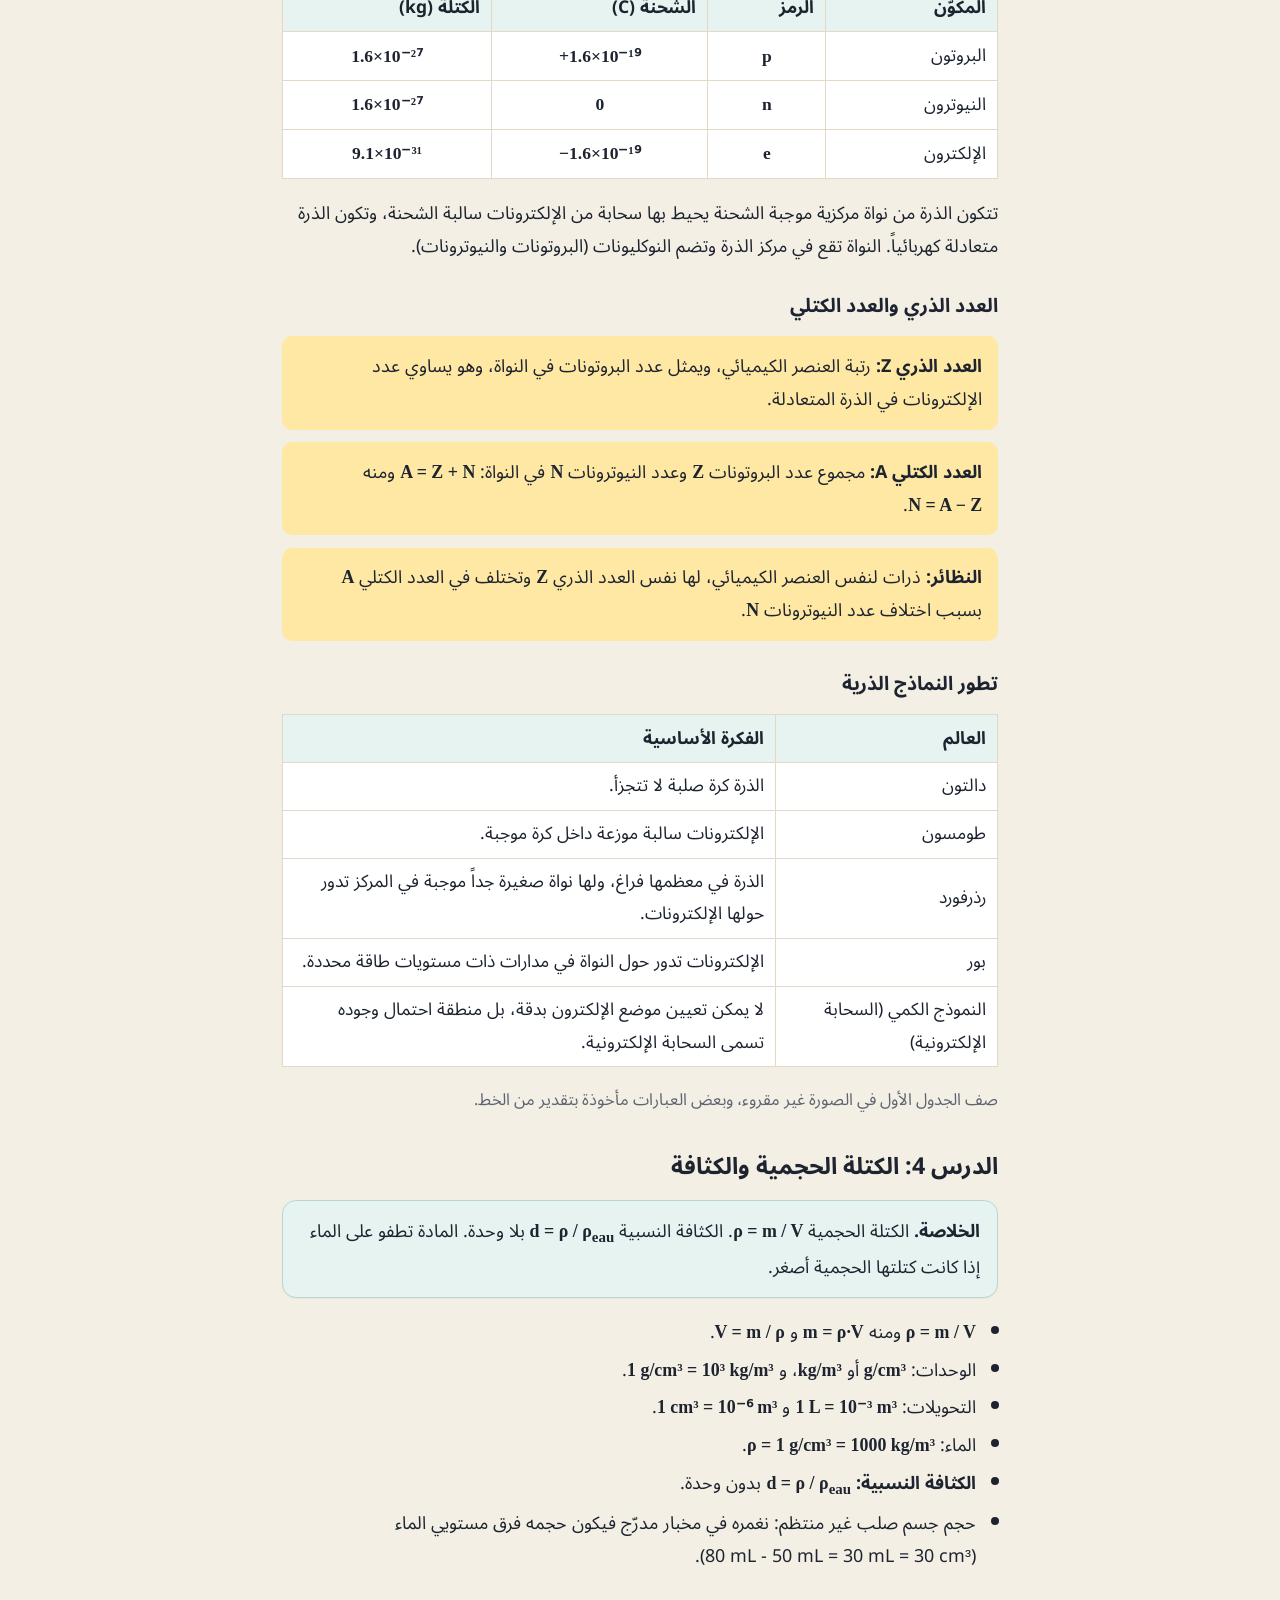
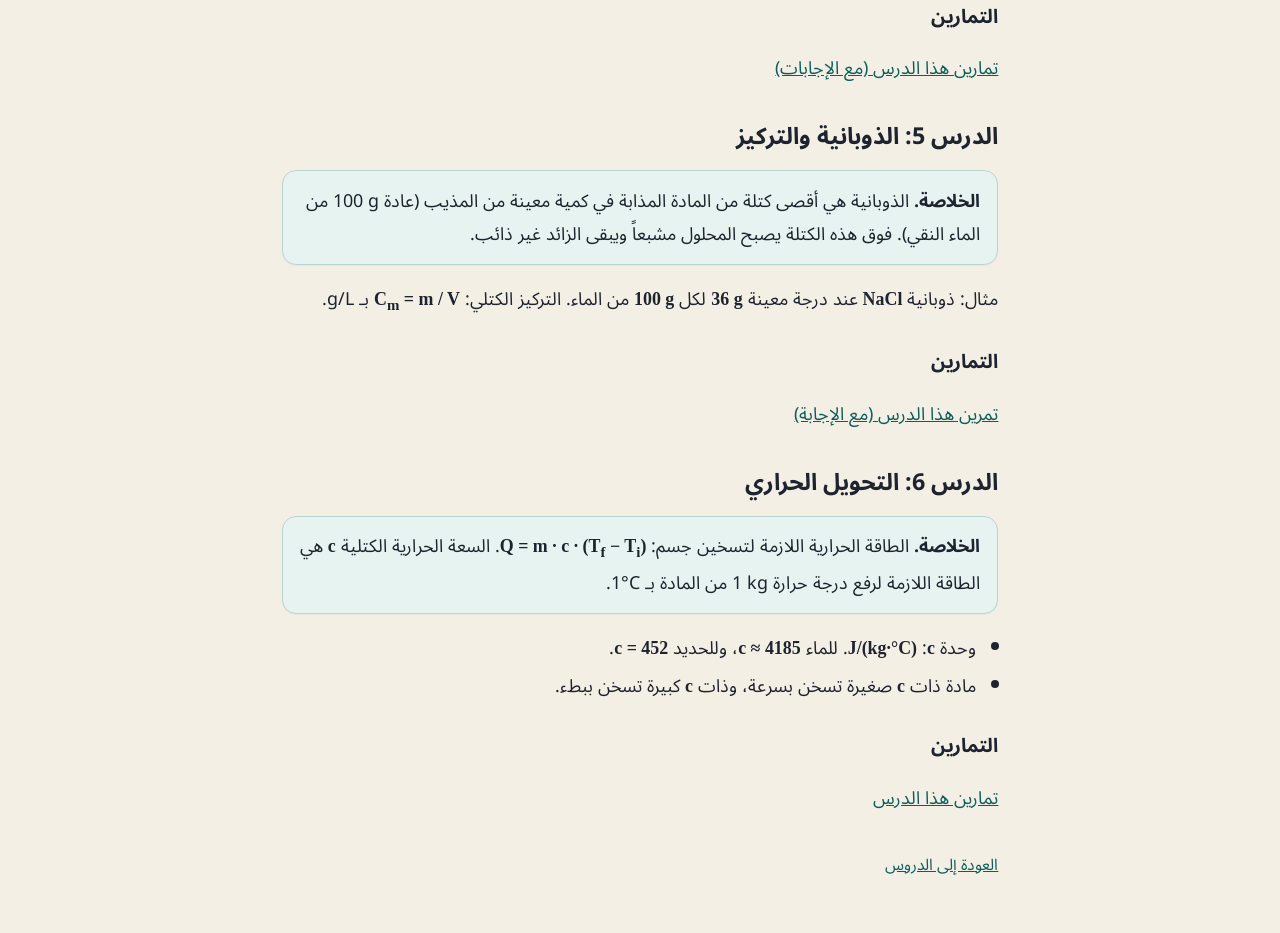
==== commit ac04d869: "Update study notes site." ====
--- a/chemistry/index.html
+++ b/chemistry/index.html
@@ -89,9 +89,9 @@
       <div class="callout calm"><strong>الخلاصة.</strong> الذرة نواة موجبة في المركز (بروتونات ونيوترونات) تحيط بها إلكترونات سالبة، والذرة متعادلة. العدد الذري <span class="eq">Z</span> هو عدد البروتونات، والعدد الكتلي <span class="eq">A = Z + N</span>.</div>
       <h3>مكونات الذرة</h3>
       <div class="table-wrap"><table class="prose"><thead><tr><th>المكوّن</th><th>الرمز</th><th>الشحنة (<bdi>C</bdi>)</th><th>الكتلة (<bdi>kg</bdi>)</th></tr></thead><tbody>
-        <tr><td>البروتون</td><td class="eq">p</td><td class="eq">+1.6×10⁻¹⁹</td><td class="eq">1.6×10⁻²⁷</td></tr>
-        <tr><td>النيوترون</td><td class="eq">n</td><td class="eq">0</td><td class="eq">1.6×10⁻²⁷</td></tr>
-        <tr><td>الإلكترون</td><td class="eq">e</td><td class="eq">−1.6×10⁻¹⁹</td><td class="eq">9.1×10⁻³¹</td></tr>
+        <tr><td>البروتون</td><td class="f"><span class="eq">p</span></td><td class="f"><span class="eq">+1.6×10⁻¹⁹</span></td><td class="f"><span class="eq">1.6×10⁻²⁷</span></td></tr>
+        <tr><td>النيوترون</td><td class="f"><span class="eq">n</span></td><td class="f"><span class="eq">0</span></td><td class="f"><span class="eq">1.6×10⁻²⁷</span></td></tr>
+        <tr><td>الإلكترون</td><td class="f"><span class="eq">e</span></td><td class="f"><span class="eq">−1.6×10⁻¹⁹</span></td><td class="f"><span class="eq">9.1×10⁻³¹</span></td></tr>
       </tbody></table></div>
       <p>تتكون الذرة من نواة مركزية موجبة الشحنة يحيط بها سحابة من الإلكترونات سالبة الشحنة، وتكون الذرة متعادلة كهربائياً. النواة تقع في مركز الذرة وتضم النوكليونات (البروتونات والنيوترونات).</p>
       <h3>العدد الذري والعدد الكتلي</h3>
--- a/style.css
+++ b/style.css
@@ -153,6 +153,7 @@
 
 .table-wrap {
   overflow-x: auto;
+  direction: rtl;
   margin: 0.7rem 0 1rem;
   -webkit-overflow-scrolling: touch;
 }
@@ -160,6 +161,7 @@
 table {
   border-collapse: collapse;
   width: 100%;
+  direction: rtl;
   background: #fff;
   font-size: 0.98rem;
 }
@@ -169,16 +171,26 @@
   padding: 0.4rem 0.65rem;
   text-align: center;
   vertical-align: middle;
+  min-width: 3.2rem;
 }
 
 th {
   background: var(--soft);
   font-weight: 700;
-}
+  text-align: right;
+}
+
+table.truth th { text-align: center; }
+
+/* formula/unit cells: LTR, centred, never squashed */
+td.f, th.f { direction: ltr; text-align: center; white-space: nowrap; }
+table .eq { white-space: nowrap; overflow-wrap: normal; max-width: none; }
+td bdi, th bdi { white-space: nowrap; }
 
 td.label, th.label { text-align: right; white-space: nowrap; }
 
 table.prose td, table.prose th { text-align: right; }
+table.prose td.f, table.prose th.f { text-align: center; }
 
 tr.added td { background: #f3faf6; }
 
